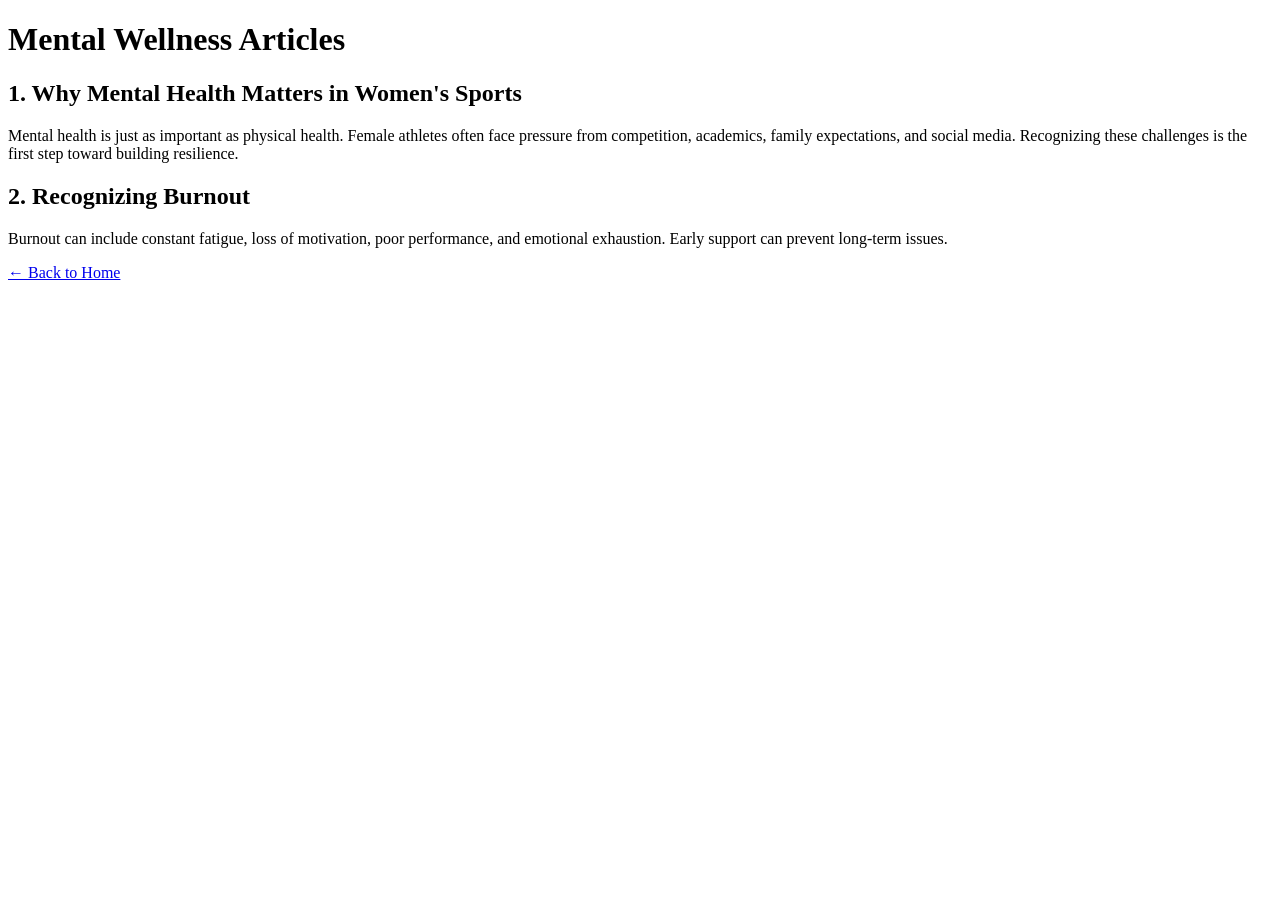
==== my-site/articles.html @ df46ca95 "Create articles.html" ====
<!DOCTYPE html>
<html lang="en">
<head>
    <meta charset="UTF-8">
    <title>Mental Wellness Articles</title>
    <link rel="stylesheet" href="style.css">
</head>
<body>

<h1>Mental Wellness Articles</h1>

<h2>1. Why Mental Health Matters in Women's Sports</h2>
<p>
Mental health is just as important as physical health. Female athletes often face
pressure from competition, academics, family expectations, and social media.
Recognizing these challenges is the first step toward building resilience.
</p>

<h2>2. Recognizing Burnout</h2>
<p>
Burnout can include constant fatigue, loss of motivation, poor performance,
and emotional exhaustion. Early support can prevent long-term issues.
</p>

<a href="index.html">← Back to Home</a>

</body>
</html>
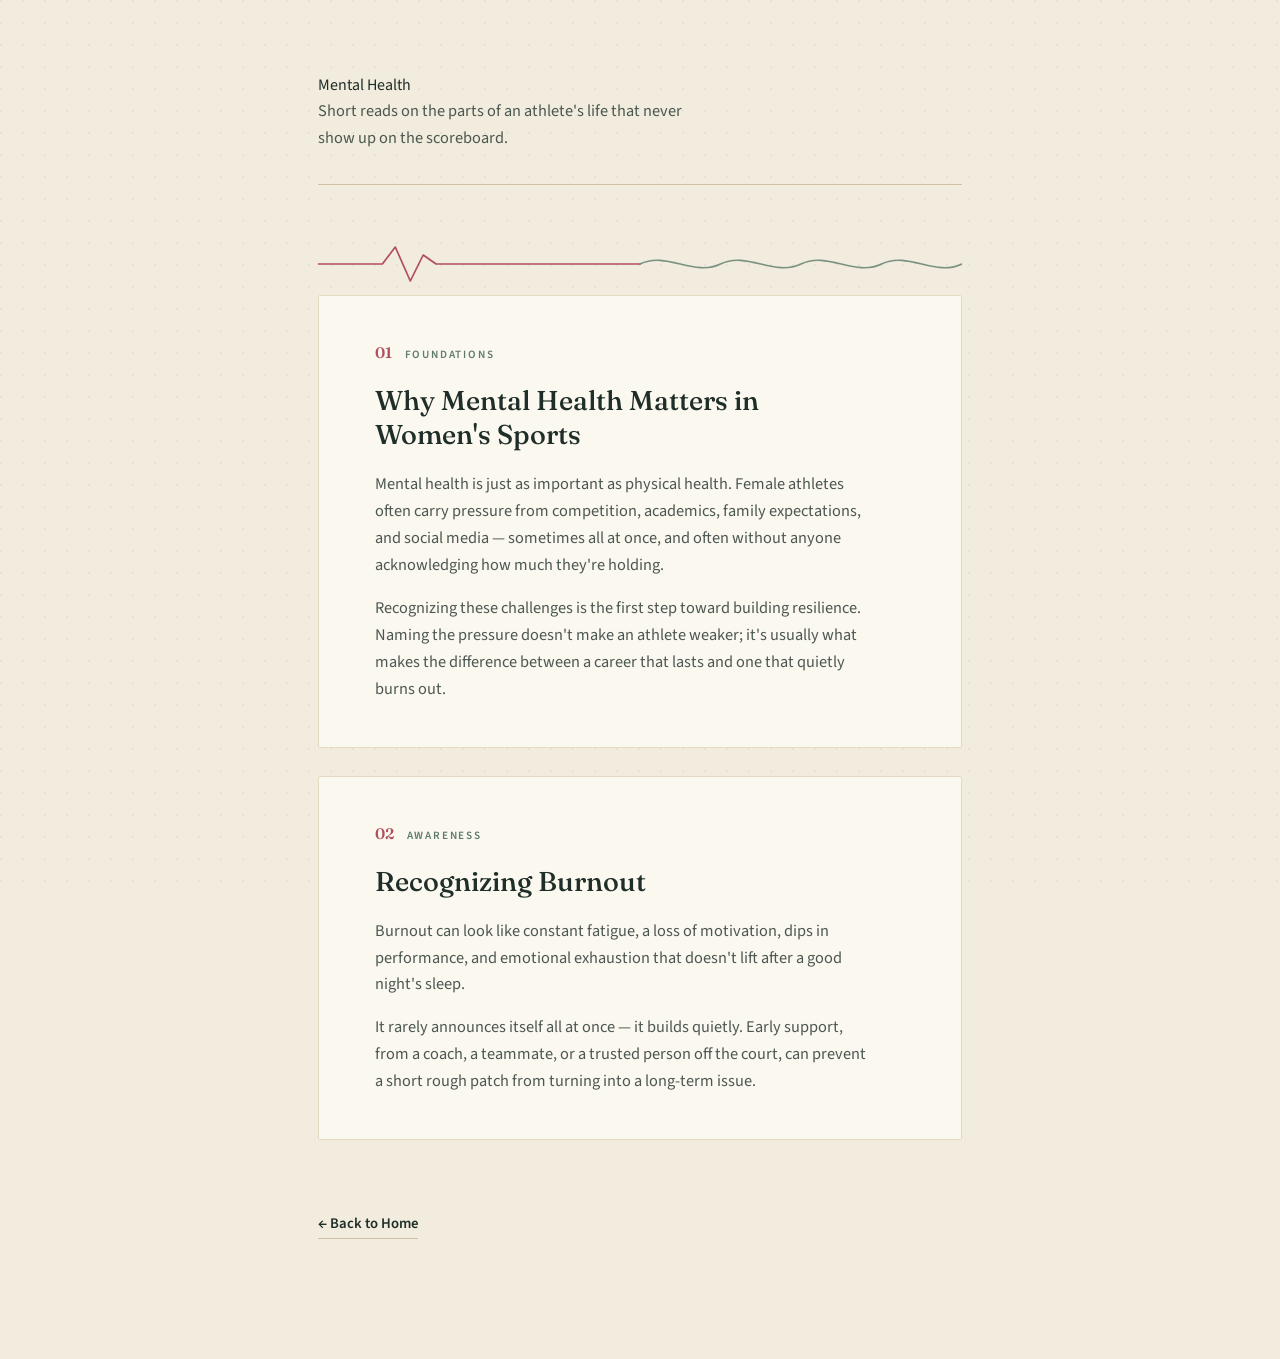
==== commit 8242863e: "Update articles.html" ====
--- a/my-site/articles.html
+++ b/my-site/articles.html
@@ -1,28 +1,260 @@
 <!DOCTYPE html>
 <html lang="en">
 <head>
-    <meta charset="UTF-8">
-    <title>Mental Wellness Articles</title>
-    <link rel="stylesheet" href="style.css">
+<meta charset="UTF-8">
+<meta name="viewport" content="width=device-width, initial-scale=1.0">
+<title>Mental Health</title>
+<link rel="preconnect" href="https://fonts.googleapis.com">
+<link rel="preconnect" href="https://fonts.gstatic.com" crossorigin>
+<link href="https://fonts.googleapis.com/css2?family=Fraunces:opsz,wght@9..144,400;9..144,500;9..144,600&family=Source+Sans+3:wght@400;500;600;700&display=swap" rel="stylesheet">
+<style>
+  :root{
+    --bg: #F1ECDD;
+    --panel: #FBF8F0;
+    --ink: #1F2E28;
+    --ink-soft: #4B5750;
+    --sage: #5E7C6D;
+    --sage-deep: #1F2E28;
+    --accent: #B14F5F;
+    --line: #CFC3A3;
+    --line-soft: #E3DAC1;
+    --radius: 2px;
+  }
+
+  * { box-sizing: border-box; }
+
+  html { scroll-behavior: smooth; }
+
+  body{
+    margin: 0;
+    background: var(--bg);
+    color: var(--ink);
+    font-family: 'Source Sans 3', sans-serif;
+    line-height: 1.65;
+    -webkit-font-smoothing: antialiased;
+  }
+
+  body::before{
+    content: "";
+    position: fixed;
+    inset: 0;
+    pointer-events: none;
+    background-image:
+      radial-gradient(circle at 1px 1px, rgba(31,46,40,0.05) 1px, transparent 0);
+    background-size: 22px 22px;
+    z-index: 0;
+  }
+
+  .wrap{
+    position: relative;
+    z-index: 1;
+    max-width: 700px;
+    margin: 0 auto;
+    padding: 72px 28px 120px;
+  }
+
+  .masthead{
+    margin-bottom: 56px;
+  }
+
+  .eyebrow{
+    display: block;
+    font-size: 0.72rem;
+    font-weight: 600;
+    letter-spacing: 0.22em;
+    text-transform: uppercase;
+    color: var(--sage);
+    margin-bottom: 14px;
+  }
+
+  h1{
+    font-family: 'Fraunces', serif;
+    font-optical-sizing: auto;
+    font-weight: 500;
+    font-size: clamp(2.1rem, 5vw, 3rem);
+    line-height: 1.08;
+    letter-spacing: -0.01em;
+    margin: 0 0 18px;
+    color: var(--ink);
+  }
+
+  .masthead p.dek{
+    margin: 0;
+    max-width: 46ch;
+    color: var(--ink-soft);
+    font-size: 1.02rem;
+  }
+
+  .masthead-rule{
+    margin-top: 32px;
+    border: none;
+    border-top: 1px solid var(--line);
+  }
+
+  /* Signature element: a pulse line that settles from a heartbeat spike
+     into a calm, even wave — the visual thesis of the whole page. */
+  .pulse{
+    width: 100%;
+    height: 46px;
+    margin: 40px 0 8px;
+    display: block;
+  }
+  .pulse path{
+    fill: none;
+    stroke: var(--accent);
+    stroke-width: 1.6;
+    stroke-linecap: round;
+    stroke-linejoin: round;
+  }
+  .pulse .calm{
+    stroke: var(--sage);
+    opacity: 0.8;
+  }
+
+  article{
+    background: var(--panel);
+    border: 1px solid var(--line-soft);
+    border-radius: var(--radius);
+    padding: 44px clamp(24px, 5vw, 56px);
+    margin-bottom: 28px;
+    position: relative;
+  }
+
+  article + article{
+    margin-top: 8px;
+  }
+
+  .entry-label{
+    display: flex;
+    align-items: baseline;
+    gap: 12px;
+    margin-bottom: 18px;
+  }
+
+  .entry-number{
+    font-family: 'Fraunces', serif;
+    font-size: 0.95rem;
+    font-weight: 600;
+    color: var(--accent);
+    letter-spacing: 0.02em;
+  }
+
+  .entry-tag{
+    font-size: 0.7rem;
+    font-weight: 600;
+    text-transform: uppercase;
+    letter-spacing: 0.16em;
+    color: var(--sage);
+  }
+
+  h2{
+    font-family: 'Fraunces', serif;
+    font-weight: 500;
+    font-size: clamp(1.35rem, 3vw, 1.7rem);
+    line-height: 1.25;
+    margin: 0 0 20px;
+    color: var(--ink);
+    max-width: 22ch;
+  }
+
+  article p{
+    margin: 0;
+    color: var(--ink-soft);
+    font-size: 1.02rem;
+    max-width: 62ch;
+  }
+
+  article p + p{
+    margin-top: 16px;
+  }
+
+  .back-link{
+    display: inline-flex;
+    align-items: center;
+    gap: 8px;
+    margin-top: 44px;
+    font-size: 0.92rem;
+    font-weight: 600;
+    color: var(--sage-deep);
+    text-decoration: none;
+    border-bottom: 1px solid var(--line);
+    padding-bottom: 2px;
+    transition: border-color 0.2s ease, color 0.2s ease;
+  }
+
+  .back-link:hover{
+    color: var(--accent);
+    border-color: var(--accent);
+  }
+
+  .back-link:focus-visible,
+  a:focus-visible{
+    outline: 2px solid var(--accent);
+    outline-offset: 3px;
+  }
+
+  @media (prefers-reduced-motion: reduce){
+    html{ scroll-behavior: auto; }
+  }
+
+  @media (max-width: 480px){
+    .wrap{ padding: 48px 18px 90px; }
+    article{ padding: 32px 20px; }
+  }
+</style>
 </head>
 <body>
-
-<h1>Mental Wellness Articles</h1>
-
-<h2>1. Why Mental Health Matters in Women's Sports</h2>
-<p>
-Mental health is just as important as physical health. Female athletes often face
-pressure from competition, academics, family expectations, and social media.
-Recognizing these challenges is the first step toward building resilience.
-</p>
-
-<h2>2. Recognizing Burnout</h2>
-<p>
-Burnout can include constant fatigue, loss of motivation, poor performance,
-and emotional exhaustion. Early support can prevent long-term issues.
-</p>
-
-<a href="index.html">← Back to Home</a>
-
+<div class="wrap">
+
+  <div class="masthead"
+    <h1>Mental Health</h1>
+    <p class="dek">Short reads on the parts of an athlete's life that never show up on the scoreboard.</p>
+    <hr class="masthead-rule">
+  </div>
+
+  <!-- Signature: heartbeat settling into a calm wave -->
+  <svg class="pulse" viewBox="0 0 600 46" preserveAspectRatio="none" aria-hidden="true">
+    <path d="M0,23 L60,23 L72,6 L86,40 L98,14 L110,23 L300,23" />
+    <path class="calm" d="M300,23 C325,10 350,36 375,23 C400,10 425,36 450,23 C475,10 500,36 525,23 C550,10 575,36 600,23" />
+  </svg>
+
+  <article id="article-1">
+    <div class="entry-label">
+      <span class="entry-number">01</span>
+      <span class="entry-tag">Foundations</span>
+    </div>
+    <h2>Why Mental Health Matters in Women's Sports</h2>
+    <p>
+      Mental health is just as important as physical health. Female athletes often carry
+      pressure from competition, academics, family expectations, and social media —
+      sometimes all at once, and often without anyone acknowledging how much they're holding.
+    </p>
+    <p>
+      Recognizing these challenges is the first step toward building resilience. Naming the
+      pressure doesn't make an athlete weaker; it's usually what makes the difference between
+      a career that lasts and one that quietly burns out.
+    </p>
+  </article>
+
+  <article id="article-2">
+    <div class="entry-label">
+      <span class="entry-number">02</span>
+      <span class="entry-tag">Awareness</span>
+    </div>
+    <h2>Recognizing Burnout</h2>
+    <p>
+      Burnout can look like constant fatigue, a loss of motivation, dips in performance, and
+      emotional exhaustion that doesn't lift after a good night's sleep.
+    </p>
+    <p>
+      It rarely announces itself all at once — it builds quietly. Early support, from a coach,
+      a teammate, or a trusted person off the court, can prevent a short rough patch from
+      turning into a long-term issue.
+    </p>
+  </article>
+
+  <a class="back-link" href="index.html">&larr; Back to Home</a>
+
+</div>
 </body>
-</html> 
+</html>
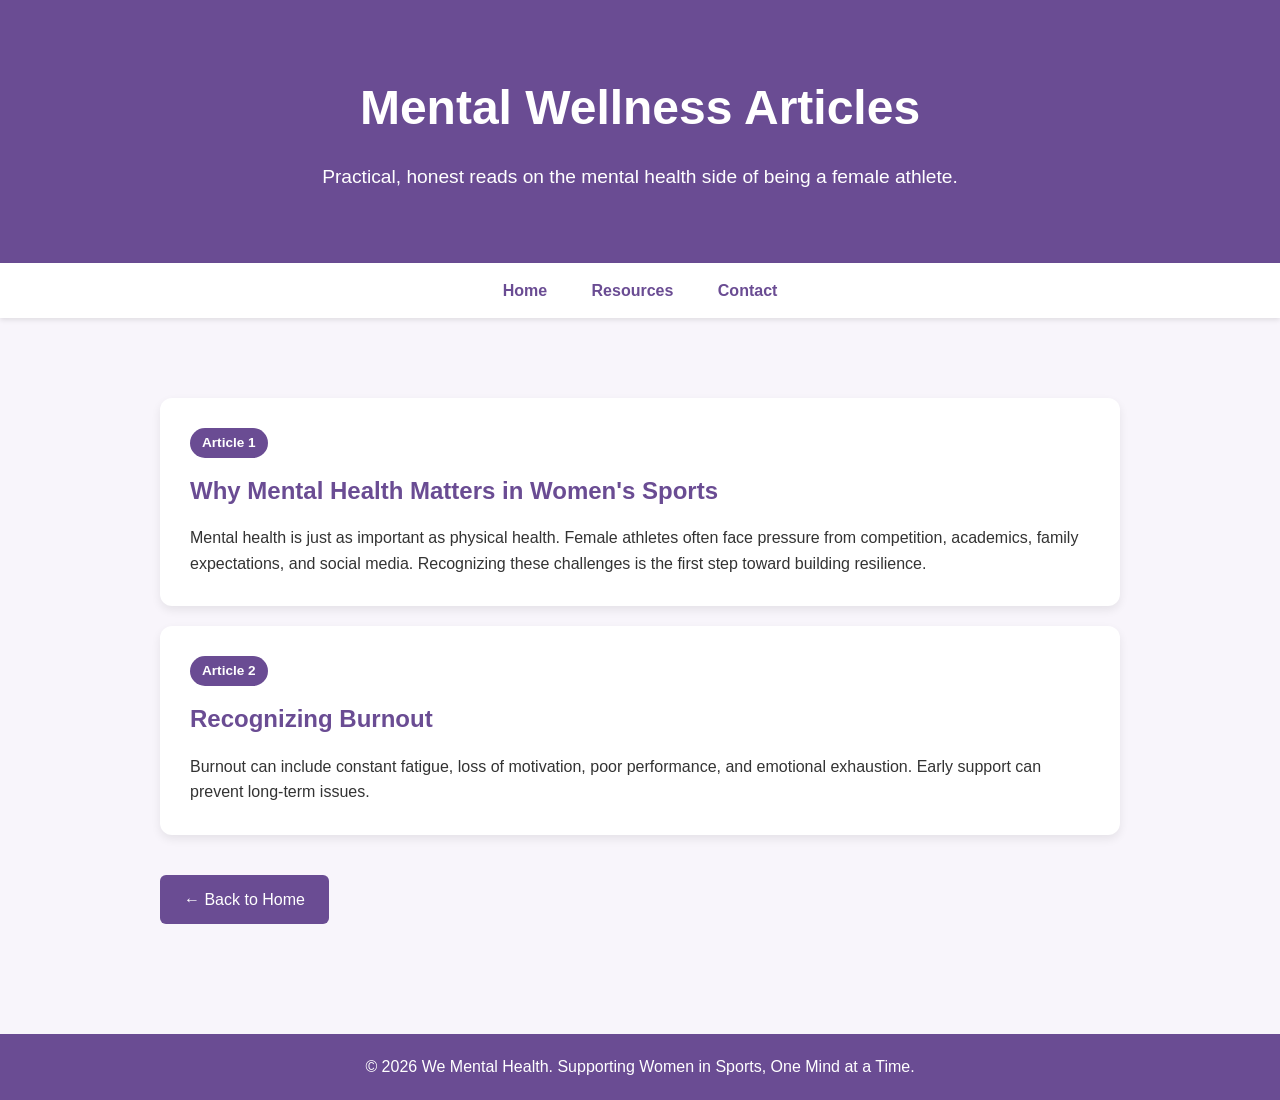
==== commit da96078b: "Update articles.html" ====
--- a/my-site/articles.html
+++ b/my-site/articles.html
@@ -1,260 +1,158 @@
 <!DOCTYPE html>
 <html lang="en">
 <head>
-<meta charset="UTF-8">
-<meta name="viewport" content="width=device-width, initial-scale=1.0">
-<title>Mental Health</title>
-<link rel="preconnect" href="https://fonts.googleapis.com">
-<link rel="preconnect" href="https://fonts.gstatic.com" crossorigin>
-<link href="https://fonts.googleapis.com/css2?family=Fraunces:opsz,wght@9..144,400;9..144,500;9..144,600&family=Source+Sans+3:wght@400;500;600;700&display=swap" rel="stylesheet">
-<style>
-  :root{
-    --bg: #F1ECDD;
-    --panel: #FBF8F0;
-    --ink: #1F2E28;
-    --ink-soft: #4B5750;
-    --sage: #5E7C6D;
-    --sage-deep: #1F2E28;
-    --accent: #B14F5F;
-    --line: #CFC3A3;
-    --line-soft: #E3DAC1;
-    --radius: 2px;
-  }
+  <meta charset="UTF-8">
+  <meta name="viewport" content="width=device-width, initial-scale=1.0">
+  <title>Mental Wellness Articles | We Mental Health</title>
 
-  * { box-sizing: border-box; }
+  <style>
+    * {
+      margin: 0;
+      padding: 0;
+      box-sizing: border-box;
+    }
 
-  html { scroll-behavior: smooth; }
+    body {
+      font-family: Arial, Helvetica, sans-serif;
+      line-height: 1.6;
+      color: #333;
+      background: #f8f5fb;
+    }
 
-  body{
-    margin: 0;
-    background: var(--bg);
-    color: var(--ink);
-    font-family: 'Source Sans 3', sans-serif;
-    line-height: 1.65;
-    -webkit-font-smoothing: antialiased;
-  }
+    header {
+      background: #6a4c93;
+      color: white;
+      text-align: center;
+      padding: 70px 20px;
+    }
 
-  body::before{
-    content: "";
-    position: fixed;
-    inset: 0;
-    pointer-events: none;
-    background-image:
-      radial-gradient(circle at 1px 1px, rgba(31,46,40,0.05) 1px, transparent 0);
-    background-size: 22px 22px;
-    z-index: 0;
-  }
+    header h1 {
+      font-size: 3rem;
+      margin-bottom: 15px;
+    }
 
-  .wrap{
-    position: relative;
-    z-index: 1;
-    max-width: 700px;
-    margin: 0 auto;
-    padding: 72px 28px 120px;
-  }
+    header p {
+      font-size: 1.2rem;
+      max-width: 700px;
+      margin: auto;
+    }
 
-  .masthead{
-    margin-bottom: 56px;
-  }
+    nav {
+      background: white;
+      padding: 15px;
+      text-align: center;
+      box-shadow: 0 2px 5px rgba(0,0,0,0.1);
+    }
 
-  .eyebrow{
-    display: block;
-    font-size: 0.72rem;
-    font-weight: 600;
-    letter-spacing: 0.22em;
-    text-transform: uppercase;
-    color: var(--sage);
-    margin-bottom: 14px;
-  }
+    nav a {
+      color: #6a4c93;
+      text-decoration: none;
+      margin: 0 20px;
+      font-weight: bold;
+    }
 
-  h1{
-    font-family: 'Fraunces', serif;
-    font-optical-sizing: auto;
-    font-weight: 500;
-    font-size: clamp(2.1rem, 5vw, 3rem);
-    line-height: 1.08;
-    letter-spacing: -0.01em;
-    margin: 0 0 18px;
-    color: var(--ink);
-  }
+    section {
+      max-width: 1000px;
+      margin: auto;
+      padding: 60px 20px;
+    }
 
-  .masthead p.dek{
-    margin: 0;
-    max-width: 46ch;
-    color: var(--ink-soft);
-    font-size: 1.02rem;
-  }
+    .card {
+      background: white;
+      padding: 30px;
+      margin: 20px 0;
+      border-radius: 12px;
+      box-shadow: 0 4px 10px rgba(0,0,0,0.08);
+    }
 
-  .masthead-rule{
-    margin-top: 32px;
-    border: none;
-    border-top: 1px solid var(--line);
-  }
+    .card p {
+      margin-top: 12px;
+    }
 
-  /* Signature element: a pulse line that settles from a heartbeat spike
-     into a calm, even wave — the visual thesis of the whole page. */
-  .pulse{
-    width: 100%;
-    height: 46px;
-    margin: 40px 0 8px;
-    display: block;
-  }
-  .pulse path{
-    fill: none;
-    stroke: var(--accent);
-    stroke-width: 1.6;
-    stroke-linecap: round;
-    stroke-linejoin: round;
-  }
-  .pulse .calm{
-    stroke: var(--sage);
-    opacity: 0.8;
-  }
+    h2 {
+      color: #6a4c93;
+      margin-bottom: 15px;
+    }
 
-  article{
-    background: var(--panel);
-    border: 1px solid var(--line-soft);
-    border-radius: var(--radius);
-    padding: 44px clamp(24px, 5vw, 56px);
-    margin-bottom: 28px;
-    position: relative;
-  }
+    .article-number {
+      display: inline-block;
+      background: #6a4c93;
+      color: white;
+      font-size: 0.85rem;
+      font-weight: bold;
+      padding: 4px 12px;
+      border-radius: 20px;
+      margin-bottom: 14px;
+    }
 
-  article + article{
-    margin-top: 8px;
-  }
+    .button {
+      display: inline-block;
+      margin-top: 20px;
+      background: #6a4c93;
+      color: white;
+      padding: 12px 24px;
+      text-decoration: none;
+      border-radius: 6px;
+    }
 
-  .entry-label{
-    display: flex;
-    align-items: baseline;
-    gap: 12px;
-    margin-bottom: 18px;
-  }
+    .button:hover {
+      background: #56407a;
+    }
 
-  .entry-number{
-    font-family: 'Fraunces', serif;
-    font-size: 0.95rem;
-    font-weight: 600;
-    color: var(--accent);
-    letter-spacing: 0.02em;
-  }
+    footer {
+      background: #6a4c93;
+      color: white;
+      text-align: center;
+      padding: 20px;
+      margin-top: 50px;
+    }
+  </style>
+</head>
 
-  .entry-tag{
-    font-size: 0.7rem;
-    font-weight: 600;
-    text-transform: uppercase;
-    letter-spacing: 0.16em;
-    color: var(--sage);
-  }
+<body>
 
-  h2{
-    font-family: 'Fraunces', serif;
-    font-weight: 500;
-    font-size: clamp(1.35rem, 3vw, 1.7rem);
-    line-height: 1.25;
-    margin: 0 0 20px;
-    color: var(--ink);
-    max-width: 22ch;
-  }
+<header>
+  <h1>Mental Wellness Articles</h1>
+  <p>
+    Practical, honest reads on the mental health side of being a female athlete.
+  </p>
+</header>
 
-  article p{
-    margin: 0;
-    color: var(--ink-soft);
-    font-size: 1.02rem;
-    max-width: 62ch;
-  }
+<nav>
+  <a href="index.html">Home</a>
+  <a href="index.html#resources">Resources</a>
+  <a href="index.html#contact">Contact</a>
+</nav>
 
-  article p + p{
-    margin-top: 16px;
-  }
+<section>
 
-  .back-link{
-    display: inline-flex;
-    align-items: center;
-    gap: 8px;
-    margin-top: 44px;
-    font-size: 0.92rem;
-    font-weight: 600;
-    color: var(--sage-deep);
-    text-decoration: none;
-    border-bottom: 1px solid var(--line);
-    padding-bottom: 2px;
-    transition: border-color 0.2s ease, color 0.2s ease;
-  }
-
-  .back-link:hover{
-    color: var(--accent);
-    border-color: var(--accent);
-  }
-
-  .back-link:focus-visible,
-  a:focus-visible{
-    outline: 2px solid var(--accent);
-    outline-offset: 3px;
-  }
-
-  @media (prefers-reduced-motion: reduce){
-    html{ scroll-behavior: auto; }
-  }
-
-  @media (max-width: 480px){
-    .wrap{ padding: 48px 18px 90px; }
-    article{ padding: 32px 20px; }
-  }
-</style>
-</head>
-<body>
-<div class="wrap">
-
-  <div class="masthead"
-    <h1>Mental Health</h1>
-    <p class="dek">Short reads on the parts of an athlete's life that never show up on the scoreboard.</p>
-    <hr class="masthead-rule">
+  <div class="card">
+    <span class="article-number">Article 1</span>
+    <h2>Why Mental Health Matters in Women's Sports</h2>
+    <p>
+      Mental health is just as important as physical health. Female athletes often face
+      pressure from competition, academics, family expectations, and social media.
+      Recognizing these challenges is the first step toward building resilience.
+    </p>
   </div>
 
-  <!-- Signature: heartbeat settling into a calm wave -->
-  <svg class="pulse" viewBox="0 0 600 46" preserveAspectRatio="none" aria-hidden="true">
-    <path d="M0,23 L60,23 L72,6 L86,40 L98,14 L110,23 L300,23" />
-    <path class="calm" d="M300,23 C325,10 350,36 375,23 C400,10 425,36 450,23 C475,10 500,36 525,23 C550,10 575,36 600,23" />
-  </svg>
-
-  <article id="article-1">
-    <div class="entry-label">
-      <span class="entry-number">01</span>
-      <span class="entry-tag">Foundations</span>
-    </div>
-    <h2>Why Mental Health Matters in Women's Sports</h2>
-    <p>
-      Mental health is just as important as physical health. Female athletes often carry
-      pressure from competition, academics, family expectations, and social media —
-      sometimes all at once, and often without anyone acknowledging how much they're holding.
-    </p>
-    <p>
-      Recognizing these challenges is the first step toward building resilience. Naming the
-      pressure doesn't make an athlete weaker; it's usually what makes the difference between
-      a career that lasts and one that quietly burns out.
-    </p>
-  </article>
-
-  <article id="article-2">
-    <div class="entry-label">
-      <span class="entry-number">02</span>
-      <span class="entry-tag">Awareness</span>
-    </div>
+  <div class="card">
+    <span class="article-number">Article 2</span>
     <h2>Recognizing Burnout</h2>
     <p>
-      Burnout can look like constant fatigue, a loss of motivation, dips in performance, and
-      emotional exhaustion that doesn't lift after a good night's sleep.
+      Burnout can include constant fatigue, loss of motivation, poor performance,
+      and emotional exhaustion. Early support can prevent long-term issues.
     </p>
-    <p>
-      It rarely announces itself all at once — it builds quietly. Early support, from a coach,
-      a teammate, or a trusted person off the court, can prevent a short rough patch from
-      turning into a long-term issue.
-    </p>
-  </article>
+  </div>
 
-  <a class="back-link" href="index.html">&larr; Back to Home</a>
+  <a href="index.html" class="button">← Back to Home</a>
 
-</div>
+</section>
+
+<footer>
+  <p>&copy; 2026 We Mental Health. Supporting Women in Sports, One Mind at a Time.</p>
+</footer>
+
 </body>
 </html>
+
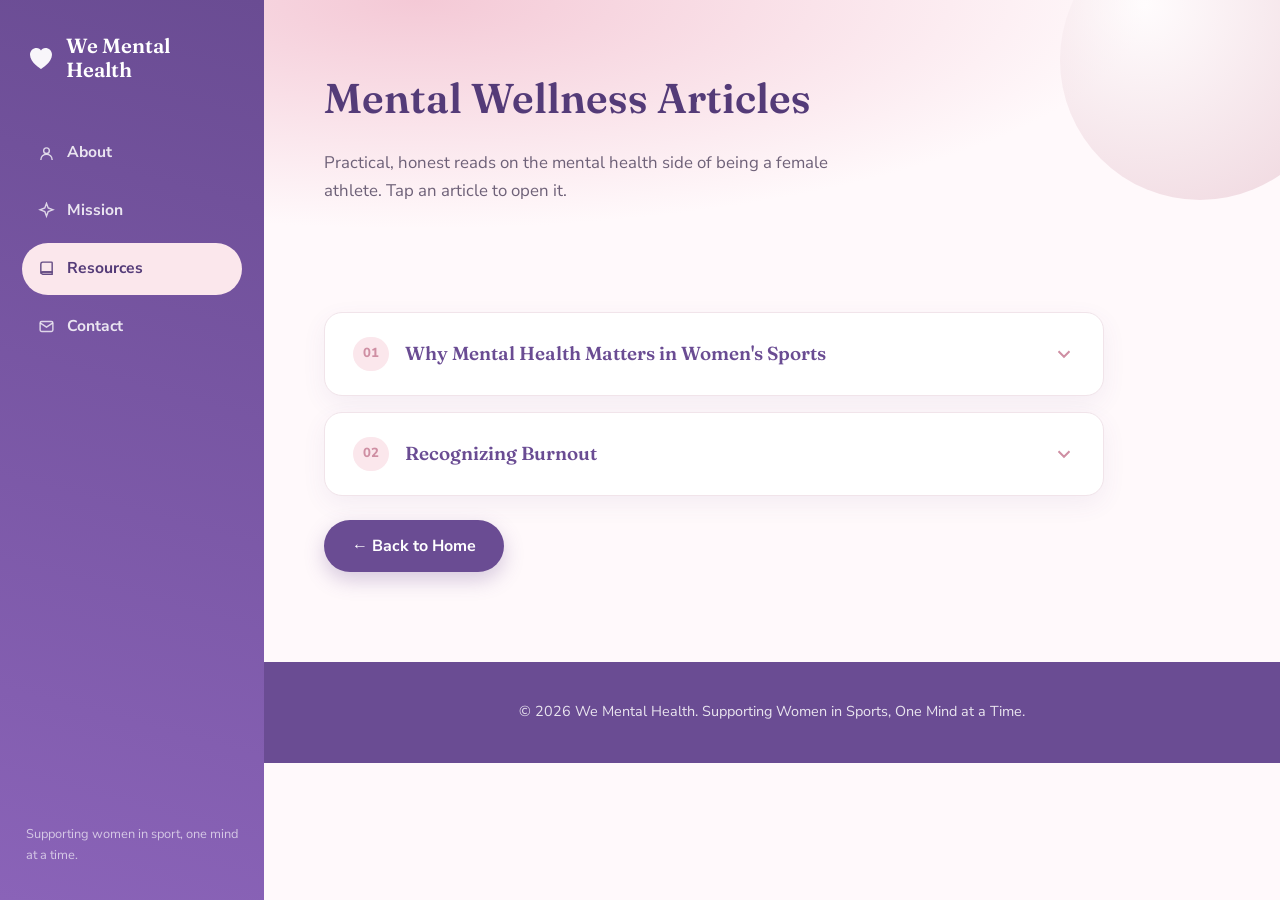
==== commit e908e5b2: "Update articles.html changing the layout" ====
--- a/my-site/articles.html
+++ b/my-site/articles.html
@@ -1,158 +1,307 @@
 <!DOCTYPE html>
 <html lang="en">
 <head>
-  <meta charset="UTF-8">
-  <meta name="viewport" content="width=device-width, initial-scale=1.0">
-  <title>Mental Wellness Articles | We Mental Health</title>
-
-  <style>
-    * {
-      margin: 0;
-      padding: 0;
-      box-sizing: border-box;
+<meta charset="UTF-8">
+<meta name="viewport" content="width=device-width, initial-scale=1.0">
+<title>Mental Wellness Articles | We Mental Health</title>
+<link rel="preconnect" href="https://fonts.googleapis.com">
+<link rel="preconnect" href="https://fonts.gstatic.com" crossorigin>
+<link href="https://fonts.googleapis.com/css2?family=Fraunces:opsz,wght@9..144,500;9..144,600&family=Nunito+Sans:wght@400;600;700;800&display=swap" rel="stylesheet">
+<style>
+  :root{
+    --plum: #6a4c93;
+    --plum-deep: #543b78;
+    --plum-light: #8a63b8;
+    --blush: #f4c9d6;
+    --blush-soft: #fbe7ec;
+    --rose-gold: #cf8fa3;
+    --cream: #fff9fb;
+    --ink: #3a2f42;
+    --ink-soft: #6e6178;
+    --sidebar-w: 264px;
+  }
+  * { box-sizing: border-box; }
+  body{
+    margin: 0;
+    font-family: 'Nunito Sans', sans-serif;
+    background: var(--cream);
+    color: var(--ink);
+    line-height: 1.65;
+  }
+  h1, h2 { font-family: 'Fraunces', serif; font-weight: 600; }
+
+  /* ---------- Sidebar (shared across site) ---------- */
+  .sidebar{
+    position: fixed;
+    top: 0; left: 0;
+    width: var(--sidebar-w);
+    height: 100vh;
+    background: linear-gradient(195deg, var(--plum) 0%, var(--plum-light) 100%);
+    color: white;
+    display: flex;
+    flex-direction: column;
+    padding: 34px 22px;
+    z-index: 100;
+  }
+  .brand{
+    display: flex;
+    align-items: center;
+    gap: 10px;
+    margin-bottom: 46px;
+    padding-left: 4px;
+  }
+  .brand span{
+    font-family: 'Fraunces', serif;
+    font-size: 1.28rem;
+    font-weight: 600;
+    line-height: 1.15;
+  }
+  .tabs{
+    list-style: none;
+    margin: 0; padding: 0;
+    display: flex;
+    flex-direction: column;
+    gap: 6px;
+  }
+  .tabs a{
+    all: unset;
+    display: flex;
+    align-items: center;
+    gap: 12px;
+    width: 100%;
+    padding: 13px 16px;
+    border-radius: 30px;
+    font-size: 0.98rem;
+    font-weight: 700;
+    color: rgba(255,255,255,0.85);
+    cursor: pointer;
+    transition: background 0.2s ease, color 0.2s ease;
+    box-sizing: border-box;
+  }
+  .tabs a svg{ opacity: 0.9; flex-shrink: 0; }
+  .tabs a:hover{ background: rgba(255,255,255,0.12); color: white; }
+  .tabs a.active{ background: var(--blush-soft); color: var(--plum-deep); }
+  .sidebar-footer{
+    margin-top: auto;
+    padding-left: 4px;
+    font-size: 0.8rem;
+    color: rgba(255,255,255,0.65);
+  }
+
+  /* ---------- Main ---------- */
+  main{ margin-left: var(--sidebar-w); min-height: 100vh; }
+
+  .page-hero{
+    position: relative;
+    overflow: hidden;
+    background: radial-gradient(120% 140% at 15% 0%, var(--blush) 0%, var(--cream) 60%);
+    padding: 64px 60px 50px;
+  }
+  .page-hero .blob{
+    position: absolute;
+    top: -80px; right: -60px;
+    width: 280px; height: 280px;
+    border-radius: 50%;
+    background: radial-gradient(circle at 30% 30%, rgba(255,255,255,0.55), rgba(207,143,163,0.35));
+  }
+  .page-hero h1{
+    position: relative;
+    font-size: clamp(1.9rem, 3.4vw, 2.6rem);
+    color: var(--plum-deep);
+    margin: 0 0 12px;
+    max-width: 18ch;
+  }
+  .page-hero p{
+    position: relative;
+    max-width: 56ch;
+    font-size: 1.05rem;
+    color: var(--ink-soft);
+  }
+
+  .content{ padding: 40px 60px 90px; max-width: 900px; }
+
+  /* ---------- Accordion ---------- */
+  .accordion-item{
+    background: white;
+    border-radius: 18px;
+    margin-bottom: 16px;
+    box-shadow: 0 8px 24px rgba(106,76,147,0.07);
+    border: 1px solid #f1e4ea;
+    overflow: hidden;
+  }
+  .accordion-header{
+    all: unset;
+    display: flex;
+    align-items: center;
+    gap: 16px;
+    width: 100%;
+    padding: 24px 28px;
+    cursor: pointer;
+    box-sizing: border-box;
+  }
+  .accordion-header .num{
+    display: inline-flex;
+    align-items: center;
+    justify-content: center;
+    min-width: 34px;
+    height: 34px;
+    padding: 0 10px;
+    background: var(--blush-soft);
+    color: var(--rose-gold);
+    font-weight: 800;
+    font-size: 0.82rem;
+    border-radius: 20px;
+    flex-shrink: 0;
+  }
+  .accordion-header .title{
+    flex: 1;
+    font-family: 'Fraunces', serif;
+    font-weight: 600;
+    font-size: 1.18rem;
+    color: var(--plum);
+  }
+  .accordion-header .chevron{
+    flex-shrink: 0;
+    width: 22px; height: 22px;
+    color: var(--rose-gold);
+    transition: transform 0.25s ease;
+  }
+  .accordion-item.open .chevron{ transform: rotate(180deg); }
+
+  .accordion-panel{
+    max-height: 0;
+    overflow: hidden;
+    transition: max-height 0.32s ease;
+  }
+  .accordion-panel-inner{
+    padding: 0 28px 26px 78px;
+  }
+  .accordion-panel-inner p{ color: var(--ink-soft); max-width: 66ch; }
+
+  .button{
+    display: inline-block;
+    margin-top: 8px;
+    background: var(--plum);
+    color: white;
+    padding: 13px 28px;
+    text-decoration: none;
+    border-radius: 30px;
+    font-weight: 700;
+    box-shadow: 0 8px 20px rgba(106,76,147,0.28);
+    transition: background 0.2s ease, transform 0.2s ease;
+  }
+  .button:hover{ background: var(--plum-deep); transform: translateY(-1px); }
+
+  footer{
+    background: var(--plum);
+    color: rgba(255,255,255,0.85);
+    text-align: center;
+    padding: 24px;
+    font-size: 0.9rem;
+  }
+
+  @media (max-width: 880px){
+    .sidebar{
+      position: static; width: 100%; height: auto;
+      flex-direction: row; align-items: center;
+      padding: 16px 18px; gap: 18px; overflow-x: auto;
     }
-
-    body {
-      font-family: Arial, Helvetica, sans-serif;
-      line-height: 1.6;
-      color: #333;
-      background: #f8f5fb;
-    }
-
-    header {
-      background: #6a4c93;
-      color: white;
-      text-align: center;
-      padding: 70px 20px;
-    }
-
-    header h1 {
-      font-size: 3rem;
-      margin-bottom: 15px;
-    }
-
-    header p {
-      font-size: 1.2rem;
-      max-width: 700px;
-      margin: auto;
-    }
-
-    nav {
-      background: white;
-      padding: 15px;
-      text-align: center;
-      box-shadow: 0 2px 5px rgba(0,0,0,0.1);
-    }
-
-    nav a {
-      color: #6a4c93;
-      text-decoration: none;
-      margin: 0 20px;
-      font-weight: bold;
-    }
-
-    section {
-      max-width: 1000px;
-      margin: auto;
-      padding: 60px 20px;
-    }
-
-    .card {
-      background: white;
-      padding: 30px;
-      margin: 20px 0;
-      border-radius: 12px;
-      box-shadow: 0 4px 10px rgba(0,0,0,0.08);
-    }
-
-    .card p {
-      margin-top: 12px;
-    }
-
-    h2 {
-      color: #6a4c93;
-      margin-bottom: 15px;
-    }
-
-    .article-number {
-      display: inline-block;
-      background: #6a4c93;
-      color: white;
-      font-size: 0.85rem;
-      font-weight: bold;
-      padding: 4px 12px;
-      border-radius: 20px;
-      margin-bottom: 14px;
-    }
-
-    .button {
-      display: inline-block;
-      margin-top: 20px;
-      background: #6a4c93;
-      color: white;
-      padding: 12px 24px;
-      text-decoration: none;
-      border-radius: 6px;
-    }
-
-    .button:hover {
-      background: #56407a;
-    }
-
-    footer {
-      background: #6a4c93;
-      color: white;
-      text-align: center;
-      padding: 20px;
-      margin-top: 50px;
-    }
-  </style>
+    .brand{ margin-bottom: 0; }
+    .brand span{ font-size: 1.05rem; }
+    .tabs{ flex-direction: row; gap: 6px; }
+    .tabs a{ padding: 10px 14px; white-space: nowrap; }
+    .sidebar-footer{ display: none; }
+    main{ margin-left: 0; }
+    .page-hero{ padding: 40px 22px 32px; }
+    .content{ padding: 30px 22px 70px; }
+    .accordion-panel-inner{ padding-left: 28px; }
+  }
+</style>
 </head>
-
 <body>
 
-<header>
-  <h1>Mental Wellness Articles</h1>
-  <p>
-    Practical, honest reads on the mental health side of being a female athlete.
-  </p>
-</header>
-
-<nav>
-  <a href="index.html">Home</a>
-  <a href="index.html#resources">Resources</a>
-  <a href="index.html#contact">Contact</a>
-</nav>
-
-<section>
-
-  <div class="card">
-    <span class="article-number">Article 1</span>
-    <h2>Why Mental Health Matters in Women's Sports</h2>
-    <p>
-      Mental health is just as important as physical health. Female athletes often face
-      pressure from competition, academics, family expectations, and social media.
-      Recognizing these challenges is the first step toward building resilience.
-    </p>
+<div class="sidebar">
+  <div class="brand">
+    <svg width="30" height="30" viewBox="0 0 30 30" fill="none">
+      <path d="M15 26C15 26 4 19.5 4 11.8C4 7.7 7.2 5 10.6 5C12.6 5 14.3 6 15 7.6C15.7 6 17.4 5 19.4 5C22.8 5 26 7.7 26 11.8C26 19.5 15 26 15 26Z" fill="white" fill-opacity="0.95"/>
+    </svg>
+    <span>We Mental<br>Health</span>
   </div>
-
-  <div class="card">
-    <span class="article-number">Article 2</span>
-    <h2>Recognizing Burnout</h2>
-    <p>
-      Burnout can include constant fatigue, loss of motivation, poor performance,
-      and emotional exhaustion. Early support can prevent long-term issues.
-    </p>
+  <ul class="tabs">
+    <li><a href="index.html#about"><svg width="17" height="17" viewBox="0 0 24 24" fill="none" stroke="currentColor" stroke-width="2"><circle cx="12" cy="8" r="4"/><path d="M4 21c0-4.4 3.6-8 8-8s8 3.6 8 8"/></svg>About</a></li>
+    <li><a href="index.html#mission"><svg width="17" height="17" viewBox="0 0 24 24" fill="none" stroke="currentColor" stroke-width="2"><path d="M12 2l2.4 6.5L21 11l-6.6 2.5L12 20l-2.4-6.5L3 11l6.6-2.5z"/></svg>Mission</a></li>
+    <li><a href="index.html#resources" class="active"><svg width="17" height="17" viewBox="0 0 24 24" fill="none" stroke="currentColor" stroke-width="2"><path d="M4 19.5A2.5 2.5 0 0 1 6.5 17H20V4a1 1 0 0 0-1-1H6.5A2.5 2.5 0 0 0 4 5.5v14z"/><path d="M6.5 17H20v3H6.5a1.5 1.5 0 0 1 0-3z"/></svg>Resources</a></li>
+    <li><a href="index.html#contact"><svg width="17" height="17" viewBox="0 0 24 24" fill="none" stroke="currentColor" stroke-width="2"><rect x="3" y="5" width="18" height="14" rx="2"/><path d="M3 7l9 6 9-6"/></svg>Contact</a></li>
+  </ul>
+  <div class="sidebar-footer">Supporting women in sport, one mind at a time.</div>
+</div>
+
+<main>
+  <div class="page-hero">
+    <div class="blob"></div>
+    <h1>Mental Wellness Articles</h1>
+    <p>Practical, honest reads on the mental health side of being a female athlete. Tap an article to open it.</p>
   </div>
 
-  <a href="index.html" class="button">← Back to Home</a>
-
-</section>
-
-<footer>
-  <p>&copy; 2026 We Mental Health. Supporting Women in Sports, One Mind at a Time.</p>
-</footer>
+  <div class="content">
+
+    <div class="accordion-item">
+      <button class="accordion-header" type="button">
+        <span class="num">01</span>
+        <span class="title">Why Mental Health Matters in Women's Sports</span>
+        <svg class="chevron" viewBox="0 0 24 24" fill="none" stroke="currentColor" stroke-width="2.2"><path d="M6 9l6 6 6-6"/></svg>
+      </button>
+      <div class="accordion-panel">
+        <div class="accordion-panel-inner">
+          <p>
+            Mental health is just as important as physical health. Female athletes often face
+            pressure from competition, academics, family expectations, and social media.
+            Recognizing these challenges is the first step toward building resilience.
+          </p>
+        </div>
+      </div>
+    </div>
+
+    <div class="accordion-item">
+      <button class="accordion-header" type="button">
+        <span class="num">02</span>
+        <span class="title">Recognizing Burnout</span>
+        <svg class="chevron" viewBox="0 0 24 24" fill="none" stroke="currentColor" stroke-width="2.2"><path d="M6 9l6 6 6-6"/></svg>
+      </button>
+      <div class="accordion-panel">
+        <div class="accordion-panel-inner">
+          <p>
+            Burnout can include constant fatigue, loss of motivation, poor performance,
+            and emotional exhaustion. Early support can prevent long-term issues.
+          </p>
+        </div>
+      </div>
+    </div>
+
+    <a href="index.html" class="button">← Back to Home</a>
+  </div>
+
+  <footer>
+    <p>&copy; 2026 We Mental Health. Supporting Women in Sports, One Mind at a Time.</p>
+  </footer>
+</main>
+
+<script>
+  document.querySelectorAll('.accordion-header').forEach(function(btn){
+    btn.addEventListener('click', function(){
+      var item = btn.closest('.accordion-item');
+      var panel = item.querySelector('.accordion-panel');
+      var isOpen = item.classList.contains('open');
+      if (isOpen){
+        panel.style.maxHeight = null;
+        item.classList.remove('open');
+      } else {
+        item.classList.add('open');
+        panel.style.maxHeight = panel.scrollHeight + 'px';
+      }
+    });
+  });
+</script>
 
 </body>
 </html>
-
